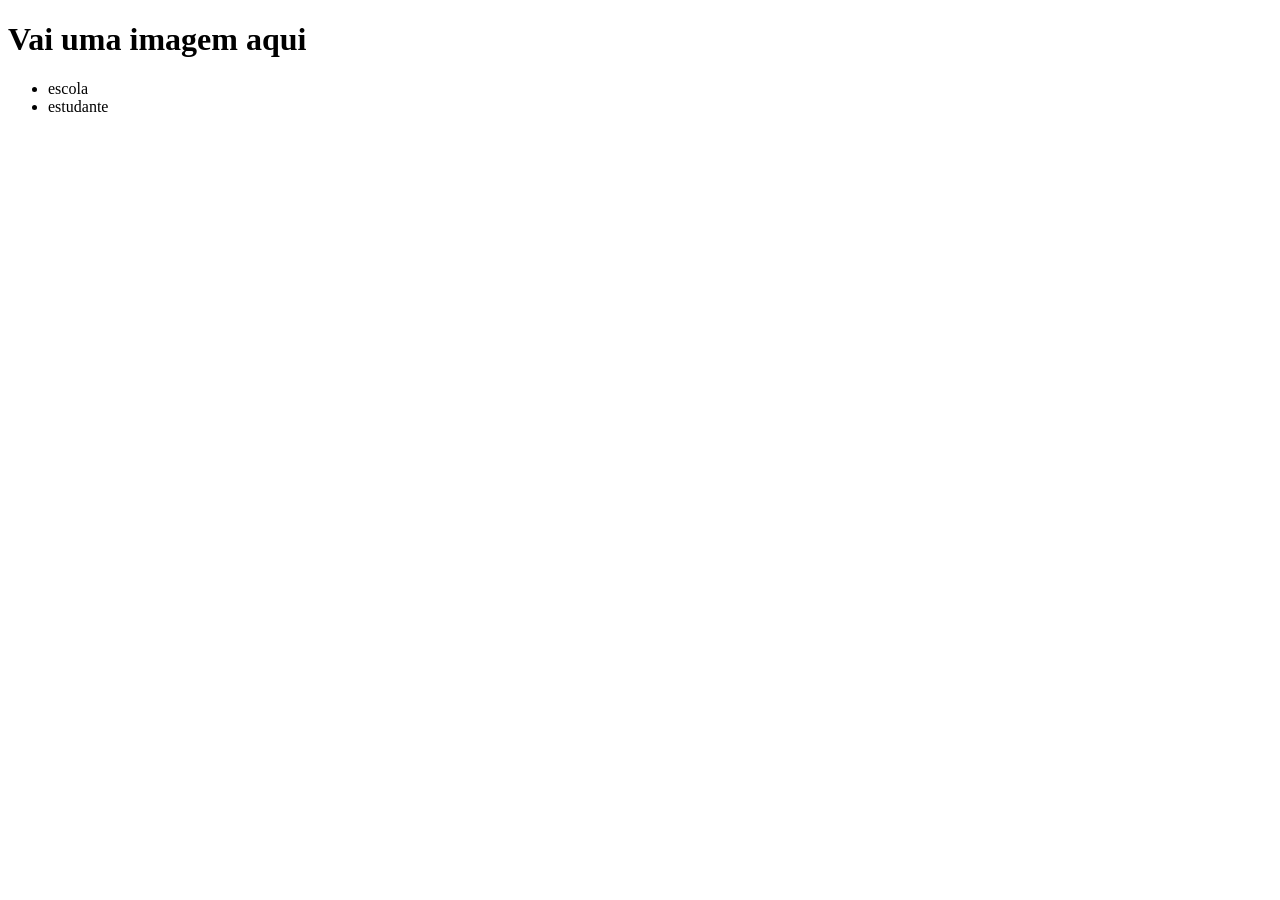
==== index.html @ c62629bc "trabalho 27/02" ====
<!DOCTYPE html>
<html lang="en">
<head>
    <meta charset="UTF-8">
    <meta http-equiv="X-UA-Compatible" content="IE=edge">
    <meta name="viewport" content="width=device-width, initial-scale=1.0">
    <title>Document</title>
</head>
<body>
    <h1>Vai uma imagem aqui</h1>

</body>
</html>
<ul> 
    <li>escola</li>
    <li>estudante</li> 


</ul>
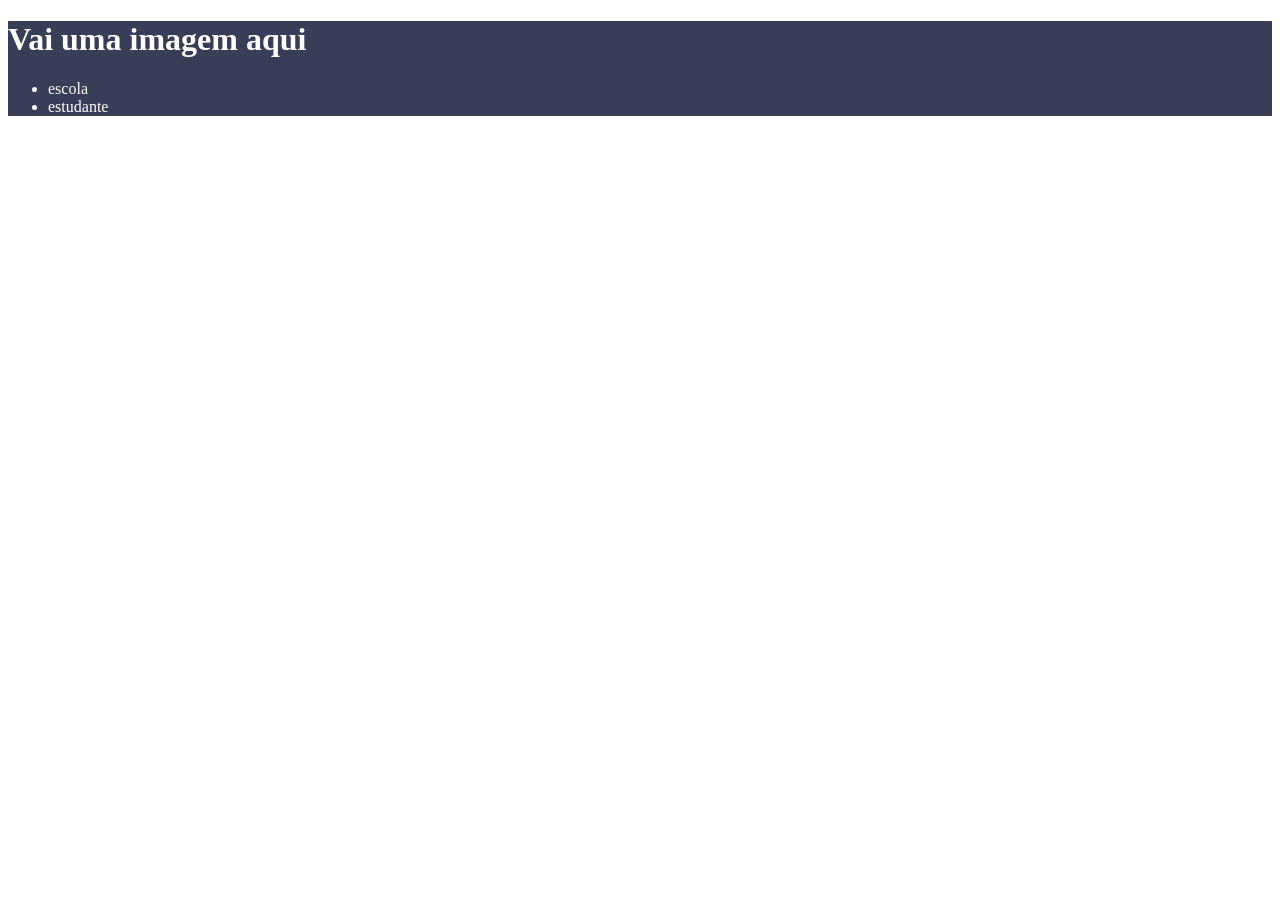
==== commit 0311729e: "AULA DE 05/03" ====
--- a/index.html
+++ b/index.html
@@ -5,15 +5,24 @@
     <meta http-equiv="X-UA-Compatible" content="IE=edge">
     <meta name="viewport" content="width=device-width, initial-scale=1.0">
     <title>Document</title>
+    <link rel="stylesheet" href="style.css"> 
 </head>
 <body>
-    <h1>Vai uma imagem aqui</h1>
+    <header>
+        <h1>Vai uma imagem aqui</h1>
 
-</body>
-</html>
-<ul> 
-    <li>escola</li>
-    <li>estudante</li> 
+    </body>
+    </html>
+    <ul> 
+        <li>escola</li>
+        <li>estudante</li> 
+    
+    
+    </ul>  
 
 
-</ul>+
+
+
+    </header>
+   
--- a/style.css
+++ b/style.css
@@ -0,0 +1,5 @@
+header{
+
+    background-color: #383D58;
+    color: white;
+    }
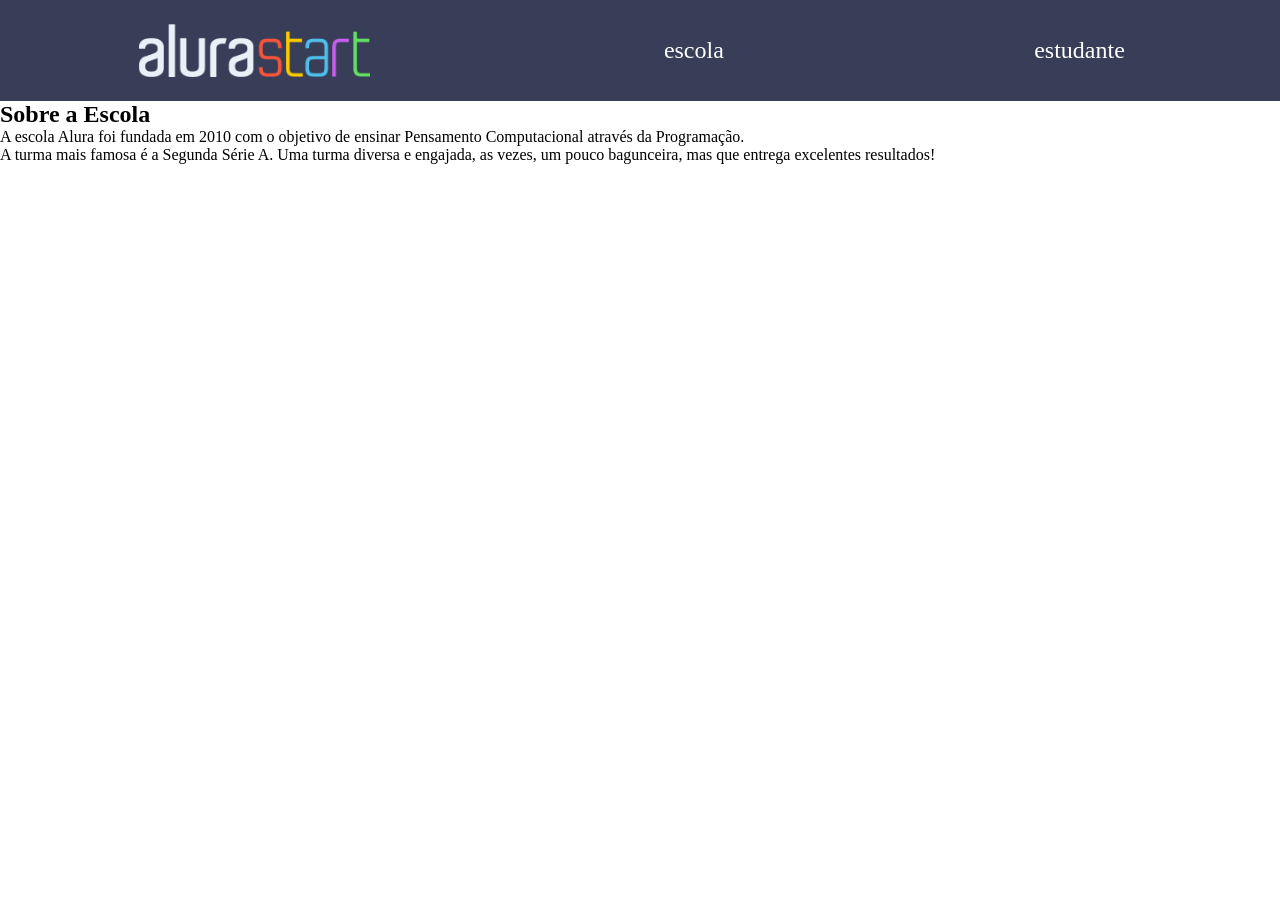
==== commit 4a13de68: "12/03" ====
--- a/index.html
+++ b/index.html
@@ -8,21 +8,25 @@
     <link rel="stylesheet" href="style.css"> 
 </head>
 <body>
-    <header>
-        <h1>Vai uma imagem aqui</h1>
+    <header class="cabeçalho">
 
-    </body>
-    </html>
-    <ul> 
-        <li>escola</li>
-        <li>estudante</li> 
-    
-    
-    </ul>  
+        <img class="cabeçalho-imagem" src="alurastart logo 1 (2).png"alt=""
 
+    <ul class="cabeçalho-lista">
 
+        <li class="cabeçalho-lista-item">escola</li>
+        <li class="cabeçalho-lista-item">estudante</li> 
+        
+  </ul>  
 
-
-
-    </header>
-   +  </header>
+  <section class="escola"> 
+    <div class="escola-div-conteudo">
+        <h2 class="escola-título"> Sobre a Escola </h2>
+        <p class="escola-texto-um"> A escola Alura foi fundada em 2010 com o objetivo de ensinar Pensamento Computacional através da Programação.  </p>
+        <p class="escola-texto-dois"> A turma mais famosa é a Segunda Série A. Uma turma diversa e engajada, as vezes, um pouco bagunceira, mas que entrega excelentes resultados! </p>
+        
+    </div>
+     </section>
+</body>
+</html>
--- a/style.css
+++ b/style.css
@@ -1,5 +1,22 @@
+*{
+    padding:0 ;
+    margin: 0;
+}
+
 header{
 
     background-color: #383D58;
     color: white;
+    display: flex;
+    justify-content: space-around;
+    align-items: center;
+    padding: 24px 0;
+    }
+    .cabeçalho-imagem{
+        width: 18%;
+    }
+    .cabeçalho-lista-item{
+        display: inline-block;
+        margin: 0 16px;
+        font-size: 24px;
     }
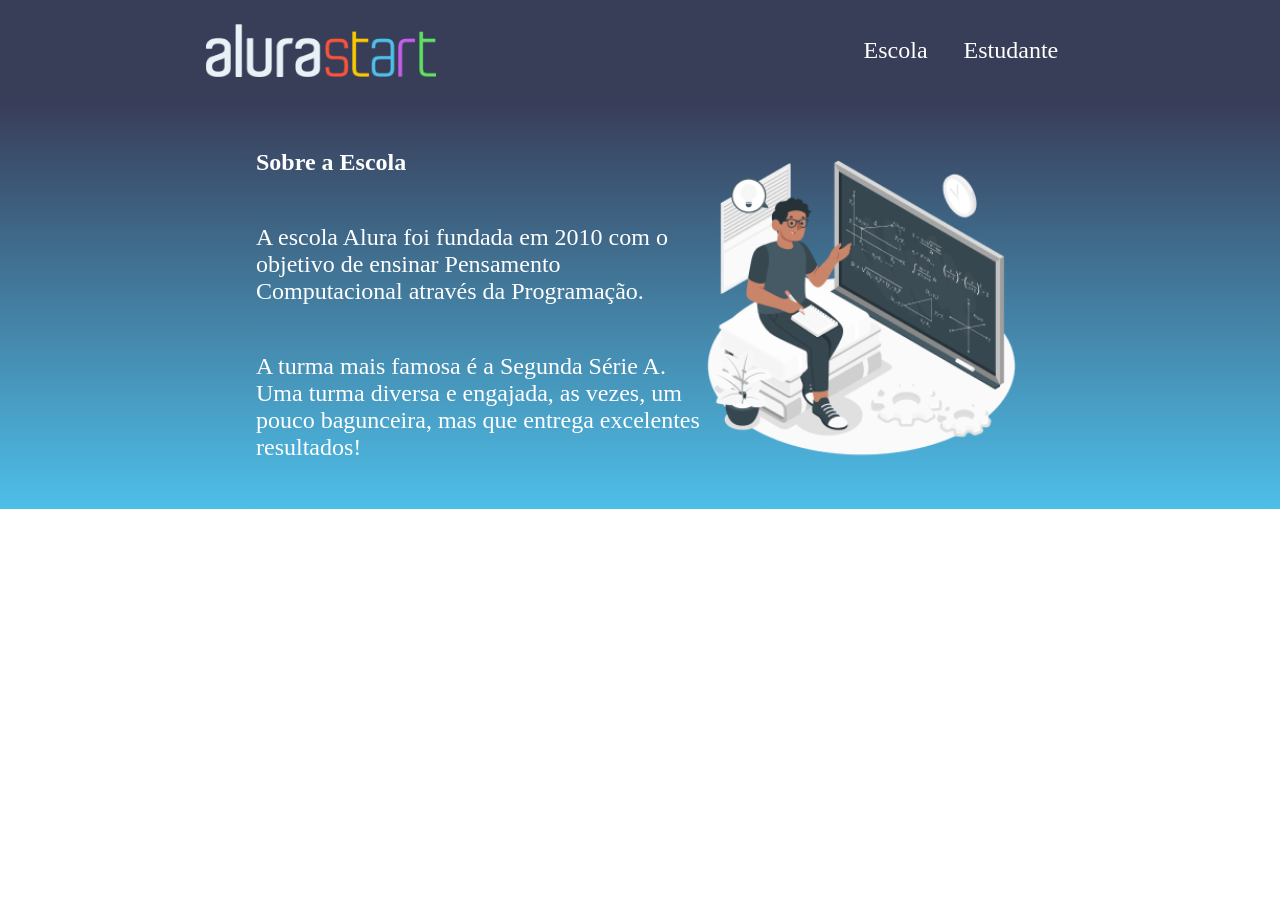
==== commit 309ea2b0: "aa" ====
--- a/index.html
+++ b/index.html
@@ -4,29 +4,30 @@
     <meta charset="UTF-8">
     <meta http-equiv="X-UA-Compatible" content="IE=edge">
     <meta name="viewport" content="width=device-width, initial-scale=1.0">
-    <title>Document</title>
+    <title>Site da turma</title>
     <link rel="stylesheet" href="style.css"> 
 </head>
 <body>
-    <header class="cabeçalho">
 
-        <img class="cabeçalho-imagem" src="alurastart logo 1 (2).png"alt=""
+<header class="cabeçalho">
 
-    <ul class="cabeçalho-lista">
+    <img class="cabeçalho-imagem" src="alurastart logo 1 (2).png" alt="">
+    <ul class="cabeçalho-lista"> 
+<li class="cabeçalho-lista-item">Escola</li>
+<li class="cabeçalho-lista-item">Estudante</li> 
 
-        <li class="cabeçalho-lista-item">escola</li>
-        <li class="cabeçalho-lista-item">estudante</li> 
-        
-  </ul>  
 
-  </header>
-  <section class="escola"> 
+ </ul>
+
+
+</header>
+   
+<section class="escola">
     <div class="escola-div-conteudo">
-        <h2 class="escola-título"> Sobre a Escola </h2>
-        <p class="escola-texto-um"> A escola Alura foi fundada em 2010 com o objetivo de ensinar Pensamento Computacional através da Programação.  </p>
-        <p class="escola-texto-dois"> A turma mais famosa é a Segunda Série A. Uma turma diversa e engajada, as vezes, um pouco bagunceira, mas que entrega excelentes resultados! </p>
-        
-    </div>
-     </section>
-</body>
-</html>+<h2 class="escola-titulo">Sobre a Escola</h2>
+<p class="escola-titulo-um"> A escola Alura foi fundada em 2010 com o objetivo de ensinar Pensamento Computacional através da Programação. </p>
+<p class="escola-titulo-dois"> A turma mais famosa é a Segunda Série A. Uma turma diversa e engajada, as vezes, um pouco bagunceira, mas que entrega excelentes resultados! </p>
+
+</div>
+<img class="escola-imagem" src="Formula-amico 1.png" alt="">
+</section>
--- a/style.css
+++ b/style.css
@@ -1,8 +1,7 @@
 *{
-    padding:0 ;
+    padding: 0;
     margin: 0;
 }
-
 header{
 
     background-color: #383D58;
@@ -11,12 +10,43 @@
     justify-content: space-around;
     align-items: center;
     padding: 24px 0;
-    }
+}
+
     .cabeçalho-imagem{
         width: 18%;
-    }
-    .cabeçalho-lista-item{
-        display: inline-block;
-        margin: 0 16px;
-        font-size: 24px;
-    }+ }
+
+ .cabeçalho-lista-item{
+    display: inline-block;
+    margin: 0 16px;
+    font-size: 24px;
+ }
+
+ .escola-imagem{
+width: 25%;
+ }
+
+ .escola{
+    background-image: linear-gradient(#383D58,#4EBFE9);
+color: white;
+display: flex;
+justify-content: center;
+align-items: center;
+padding: 24px 0;
+ }
+
+ .escola-div-conteudo{
+    width: 35%;
+ }
+
+ .escola-titulo{
+    padding: 24px 0;
+ }
+ .escola-titulo-um{
+    padding: 24px 0;
+    font-size: 24px;
+ }
+ .escola-titulo-dois{
+    padding: 24px 0;
+    font-size: 24px;
+ }
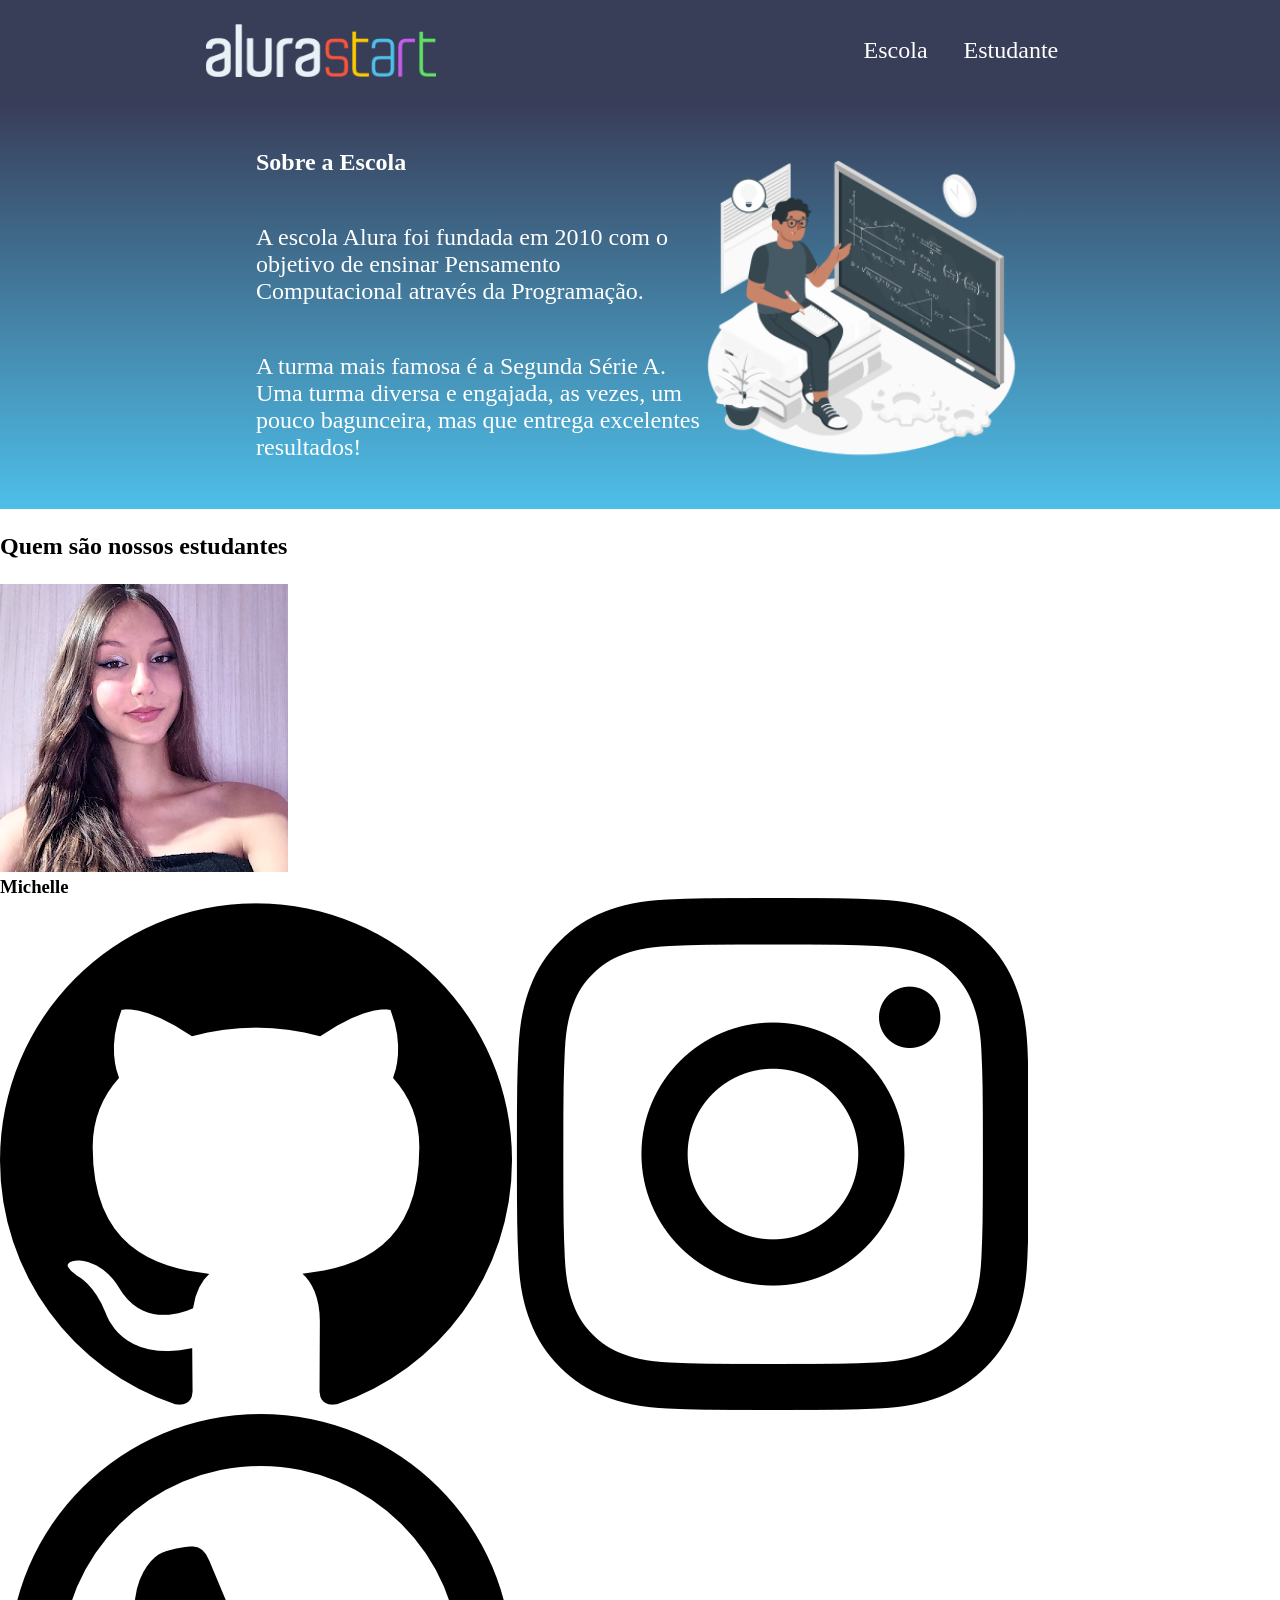
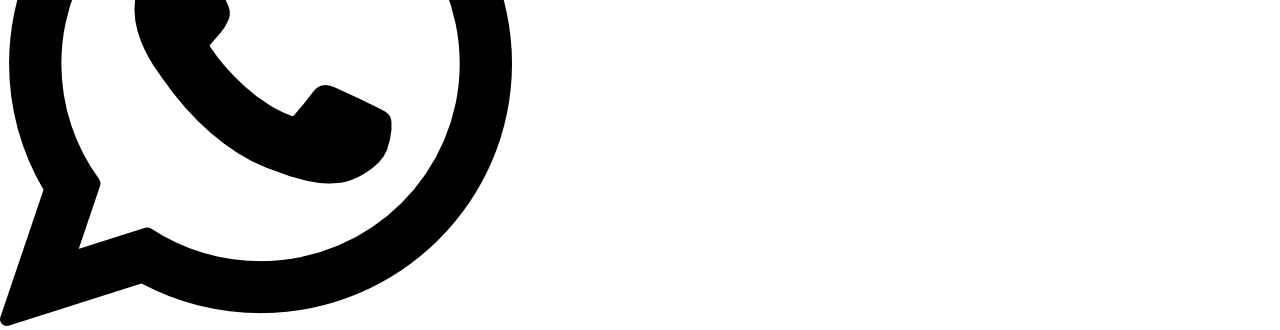
==== commit 17d9be1b: "16/04" ====
--- a/index.html
+++ b/index.html
@@ -31,3 +31,20 @@
 </div>
 <img class="escola-imagem" src="Formula-amico 1.png" alt="">
 </section>
+
+<section>
+    <h2 class="escola-titulo"> Quem são nossos estudantes</h2>
+    <div class="estudante-todos">
+
+        <div class="estudante-div">
+        <img class="estudante-imagem" src="michelle.png" alt="Foto da Michelle">
+        <h3 class="estudante-nome">Michelle</h3>
+        <img class="estudante-icone" src="github.png" alt="">
+        <img class="estudante-icone" src="instagram.png" alt="">
+        <img class="estudante-icone" src="whatsapp.png" alt="">
+    </div>
+</div>
+  
+
+
+</section>
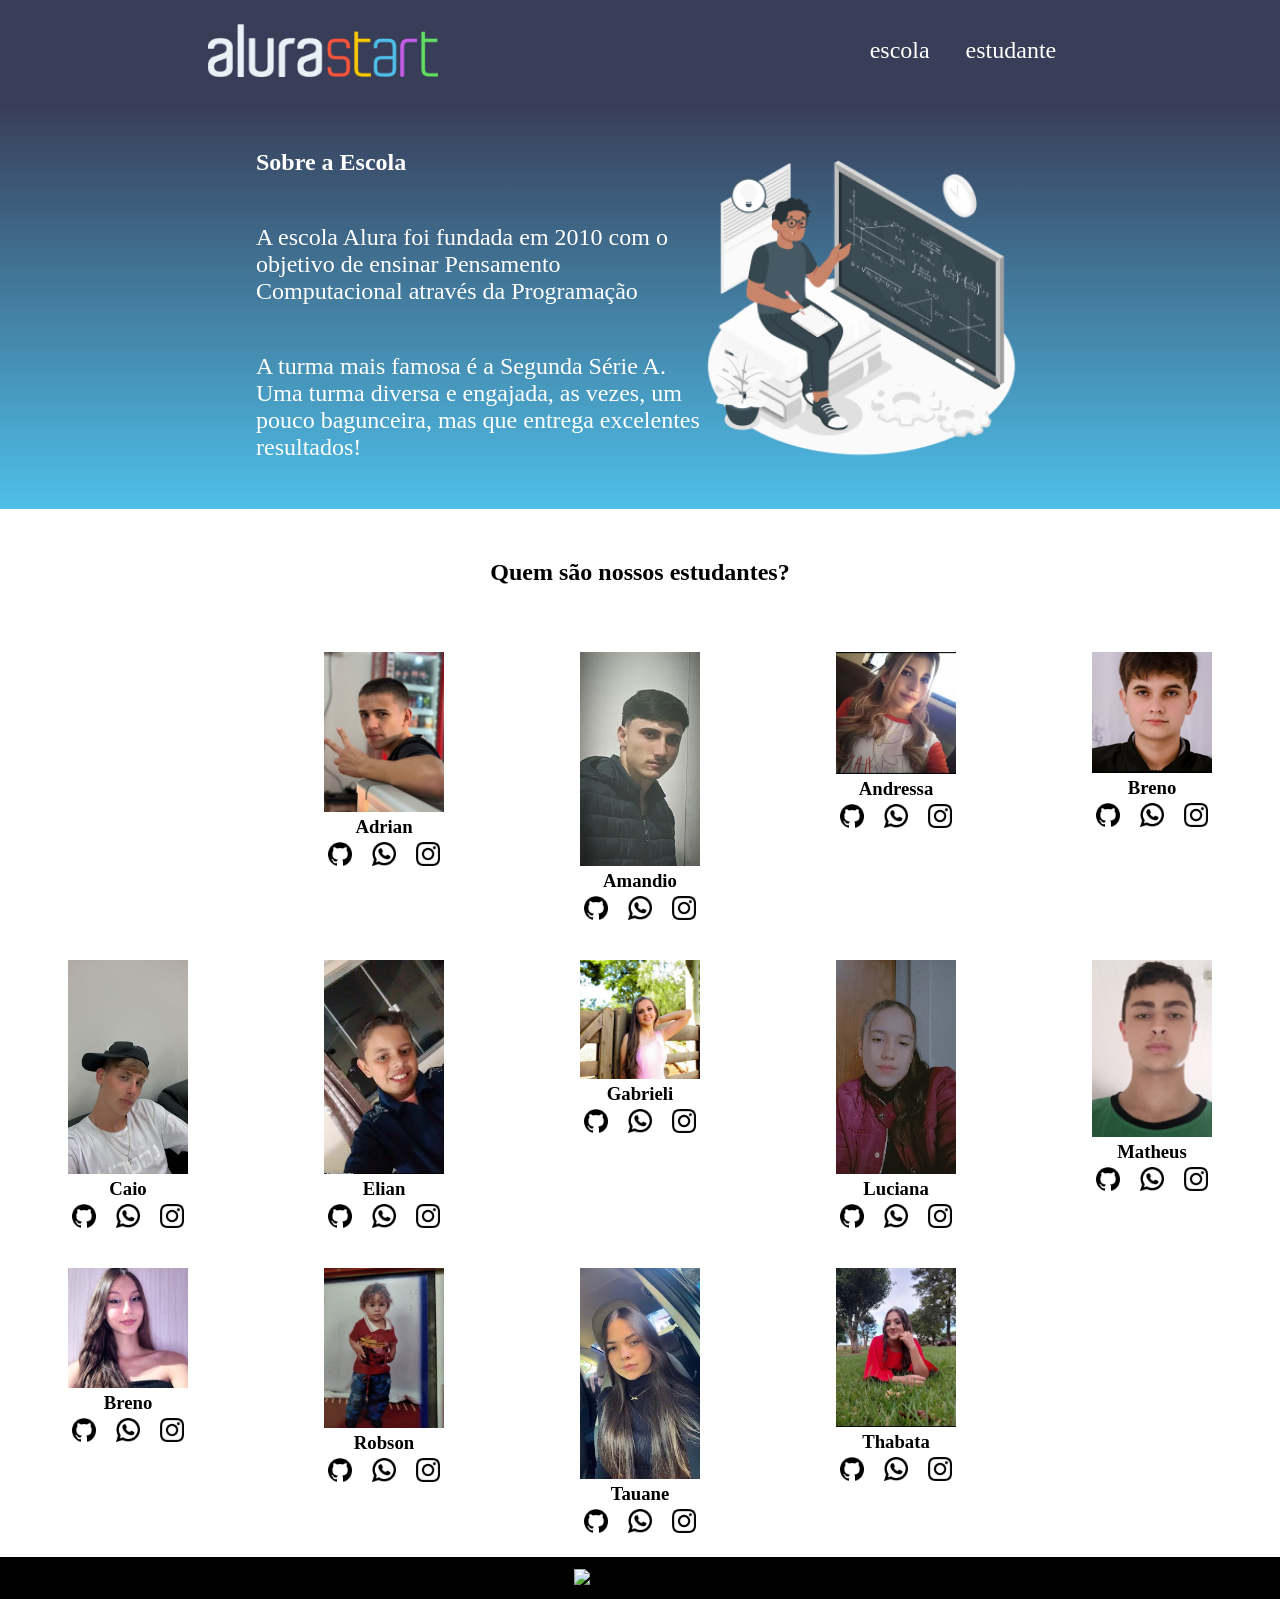
==== commit 6f5f5032: "seção estudante" ====
--- a/index.html
+++ b/index.html
@@ -13,8 +13,8 @@
 
     <img class="cabeçalho-imagem" src="alurastart logo 1 (2).png" alt="">
     <ul class="cabeçalho-lista"> 
-<li class="cabeçalho-lista-item">Escola</li>
-<li class="cabeçalho-lista-item">Estudante</li> 
+<li class="cabeçalho-lista-item">escola</li>
+<li class="cabeçalho-lista-item">estudante</li> 
 
 
  </ul>
@@ -25,26 +25,171 @@
 <section class="escola">
     <div class="escola-div-conteudo">
 <h2 class="escola-titulo">Sobre a Escola</h2>
-<p class="escola-titulo-um"> A escola Alura foi fundada em 2010 com o objetivo de ensinar Pensamento Computacional através da Programação. </p>
+<p class="escola-titulo-um"> A escola Alura foi fundada em 2010 com o objetivo de ensinar Pensamento Computacional através da Programação </p>
 <p class="escola-titulo-dois"> A turma mais famosa é a Segunda Série A. Uma turma diversa e engajada, as vezes, um pouco bagunceira, mas que entrega excelentes resultados! </p>
 
 </div>
+
 <img class="escola-imagem" src="Formula-amico 1.png" alt="">
+
 </section>
 
-<section>
-    <h2 class="escola-titulo"> Quem são nossos estudantes</h2>
+
+<section id="estudante">
+    <h2 class="estudante-titulo">Quem são nossos estudantes?</h2>
     <div class="estudante-todos">
+        <span></span>
+        <div class="estudante-div">
+            <img class="estudante-imagem" src="adrian.jpg" alt="Foto do Adrian">
+            <h3 class="estudante-nome">Adrian</h3>
+            <a href="(link do adrian)"><img class="estudante-icone" src="github.png"
+                    alt="icone github"></a>
+            <a href=" (link do adrian) "><img class="estudante-icone" src="whatsapp.png"
+                    alt="icone whatsapp"></a>
+            <a href="(link do adrian)"><img class="estudante-icone" src="instagram.png"
+                    alt="icone instagram"></a>
+        </div>
+
+         <div class="estudante-div">
+            <img class="estudante-imagem" src="amandio.jpg" alt="Foto do Amandio">
+            <h3 class="estudante-nome">Amandio</h3>
+            <a href="(link do adrian)"><img class="estudante-icone" src="github.png"
+                    alt="icone github"></a>
+            <a href=" (link do adrian) "><img class="estudante-icone" src="whatsapp.png"
+                    alt="icone whatsapp"></a>
+            <a href="(link do adrian)"><img class="estudante-icone" src="instagram.png"
+                    alt="icone instagram"></a>
+        </div>
 
         <div class="estudante-div">
-        <img class="estudante-imagem" src="michelle.png" alt="Foto da Michelle">
-        <h3 class="estudante-nome">Michelle</h3>
-        <img class="estudante-icone" src="github.png" alt="">
-        <img class="estudante-icone" src="instagram.png" alt="">
-        <img class="estudante-icone" src="whatsapp.png" alt="">
+            <img class="estudante-imagem" src="andressa.jpg" alt="Foto da Andressa">
+            <h3 class="estudante-nome">Andressa</h3>
+            <a href="(link do adrian)"><img class="estudante-icone" src="github.png"
+                    alt="icone github"></a>
+            <a href=" (link do adrian) "><img class="estudante-icone" src="whatsapp.png"
+                    alt="icone whatsapp"></a>
+            <a href="(link do adrian)"><img class="estudante-icone" src="instagram.png"
+                    alt="icone instagram"></a>
+        </div>
+
+        <div class="estudante-div">
+            <img class="estudante-imagem" src="bren.jpg" alt="Foto do Breno">
+            <h3 class="estudante-nome">Breno</h3>
+            <a href="(link do adrian)"><img class="estudante-icone" src="github.png"
+                    alt="icone github"></a>
+            <a href=" (link do adrian) "><img class="estudante-icone" src="whatsapp.png"
+                    alt="icone whatsapp"></a>
+            <a href="(link do adrian)"><img class="estudante-icone" src="instagram.png"
+                    alt="icone instagram"></a>
+        </div>
+
+        <div class="estudante-div">
+            <img class="estudante-imagem" src="caio.jpg" alt="Foto do Caio">
+            <h3 class="estudante-nome">Caio</h3>
+            <a href="(link do adrian)"><img class="estudante-icone" src="github.png"
+                    alt="icone github"></a>
+            <a href=" (link do adrian) "><img class="estudante-icone" src="whatsapp.png"
+                    alt="icone whatsapp"></a>
+            <a href="(link do adrian)"><img class="estudante-icone" src="instagram.png"
+                    alt="icone instagram"></a>
+        </div>
+
+        <div class="estudante-div">
+            <img class="estudante-imagem" src="elian.jpg" alt="Foto do Elian">
+            <h3 class="estudante-nome">Elian</h3>
+            <a href="(link do adrian)"><img class="estudante-icone" src="github.png"
+                    alt="icone github"></a>
+            <a href=" (link do adrian) "><img class="estudante-icone" src="whatsapp.png"
+                    alt="icone whatsapp"></a>
+            <a href="(link do adrian)"><img class="estudante-icone" src="instagram.png"
+                    alt="icone instagram"></a>
+        </div>
+
+        <div class="estudante-div">
+            <img class="estudante-imagem" src="gabi.jpg" alt="Foto da Gabrieli">
+            <h3 class="estudante-nome">Gabrieli</h3>
+            <a href="(link do adrian)"><img class="estudante-icone" src="github.png"
+                    alt="icone github"></a>
+            <a href=" (link do adrian) "><img class="estudante-icone" src="whatsapp.png"
+                    alt="icone whatsapp"></a>
+            <a href="(link do adrian)"><img class="estudante-icone" src="instagram.png"
+                    alt="icone instagram"></a>
+        </div>
+
+         <div class="estudante-div">
+            <img class="estudante-imagem" src="lu.jpg" alt="Foto da Luciana">
+            <h3 class="estudante-nome">Luciana</h3>
+            <a href="(link do adrian)"><img class="estudante-icone" src="github.png"
+                    alt="icone github"></a>
+            <a href=" (link do adrian) "><img class="estudante-icone" src="whatsapp.png"
+                    alt="icone whatsapp"></a>
+            <a href="(link do adrian)"><img class="estudante-icone" src="instagram.png"
+                    alt="icone instagram"></a>
+        </div>
+
+        <div class="estudante-div">
+            <img class="estudante-imagem" src="matheus.jpg" alt="Foto do Matheus">
+            <h3 class="estudante-nome">Matheus</h3>
+            <a href="(link do adrian)"><img class="estudante-icone" src="github.png"
+                    alt="icone github"></a>
+            <a href=" (link do adrian) "><img class="estudante-icone" src="whatsapp.png"
+                    alt="icone whatsapp"></a>
+            <a href="(link do adrian)"><img class="estudante-icone" src="instagram.png"
+                    alt="icone instagram"></a>
+        </div>
+
+        <div class="estudante-div">
+            <img class="estudante-imagem" src="michelle.png" alt="Foto da Michelle">
+            <h3 class="estudante-nome">Breno</h3>
+            <a href="(link do adrian)"><img class="estudante-icone" src="github.png"
+                    alt="icone github"></a>
+            <a href=" (link do adrian) "><img class="estudante-icone" src="whatsapp.png"
+                    alt="icone whatsapp"></a>
+            <a href="(link do adrian)"><img class="estudante-icone" src="instagram.png"
+                    alt="icone instagram"></a>
+        </div>
+
+        <div class="estudante-div">
+            <img class="estudante-imagem" src="robson.jpg" alt="Foto do Robson">
+            <h3 class="estudante-nome">Robson</h3>
+            <a href="(link do adrian)"><img class="estudante-icone" src="github.png"
+                    alt="icone github"></a>
+            <a href=" (link do adrian) "><img class="estudante-icone" src="whatsapp.png"
+                    alt="icone whatsapp"></a>
+            <a href="(link do adrian)"><img class="estudante-icone" src="instagram.png"
+                    alt="icone instagram"></a>
+        </div>
+
+        <div class="estudante-div">
+            <img class="estudante-imagem" src="tau.jpg" alt="Foto da Tauane">
+            <h3 class="estudante-nome">Tauane</h3>
+            <a href="(link do adrian)"><img class="estudante-icone" src="github.png"
+                    alt="icone github"></a>
+            <a href=" (link do adrian) "><img class="estudante-icone" src="whatsapp.png"
+                    alt="icone whatsapp"></a>
+            <a href="(link do adrian)"><img class="estudante-icone" src="instagram.png"
+                    alt="icone instagram"></a>
+        </div>
+
+        <div class="estudante-div">
+            <img class="estudante-imagem" src="thabata.jpg" alt="Foto da Thabata">
+            <h3 class="estudante-nome">Thabata</h3>
+            <a href="(link do adrian)"><img class="estudante-icone" src="github.png"
+                    alt="icone github"></a>
+            <a href=" (link do adrian) "><img class="estudante-icone" src="whatsapp.png"
+                    alt="icone whatsapp"></a>
+            <a href="(link do adrian)"><img class="estudante-icone" src="instagram.png"
+                    alt="icone instagram"></a>
+        </div>
+
+        
+
     </div>
-</div>
-  
+</section>
 
+<footer class="rodape">
+    <img class="rodape-imagem" src="alurastart logo.png" alt="logo da alura start">
+</footer>
+</body>
 
-</section>+</html>
--- a/style.css
+++ b/style.css
@@ -49,4 +49,43 @@
  .escola-titulo-dois{
     padding: 24px 0;
     font-size: 24px;
- }+ }
+ .estudante{
+   padding: 24px 0;
+}
+
+
+.estudante-imagem{
+   width: 120px;
+}
+
+.estudante-icone{
+   width: 24px;
+   padding: 4px 8px;
+}
+
+.estudante-div{
+   text-align: center;
+   padding: 16px 0;
+}
+
+.estudante-titulo{
+   text-align: center;
+   padding: 50px 0;
+}
+
+.estudante-todos{
+   display: grid;
+   grid-template-columns: 20% 20% 20% 20% 20%;
+}
+
+.rodape{
+   background-color: black;
+   text-align: center;
+}
+
+.rodape-imagem{
+   height: 60px;
+   padding: 12px 0;
+  
+}
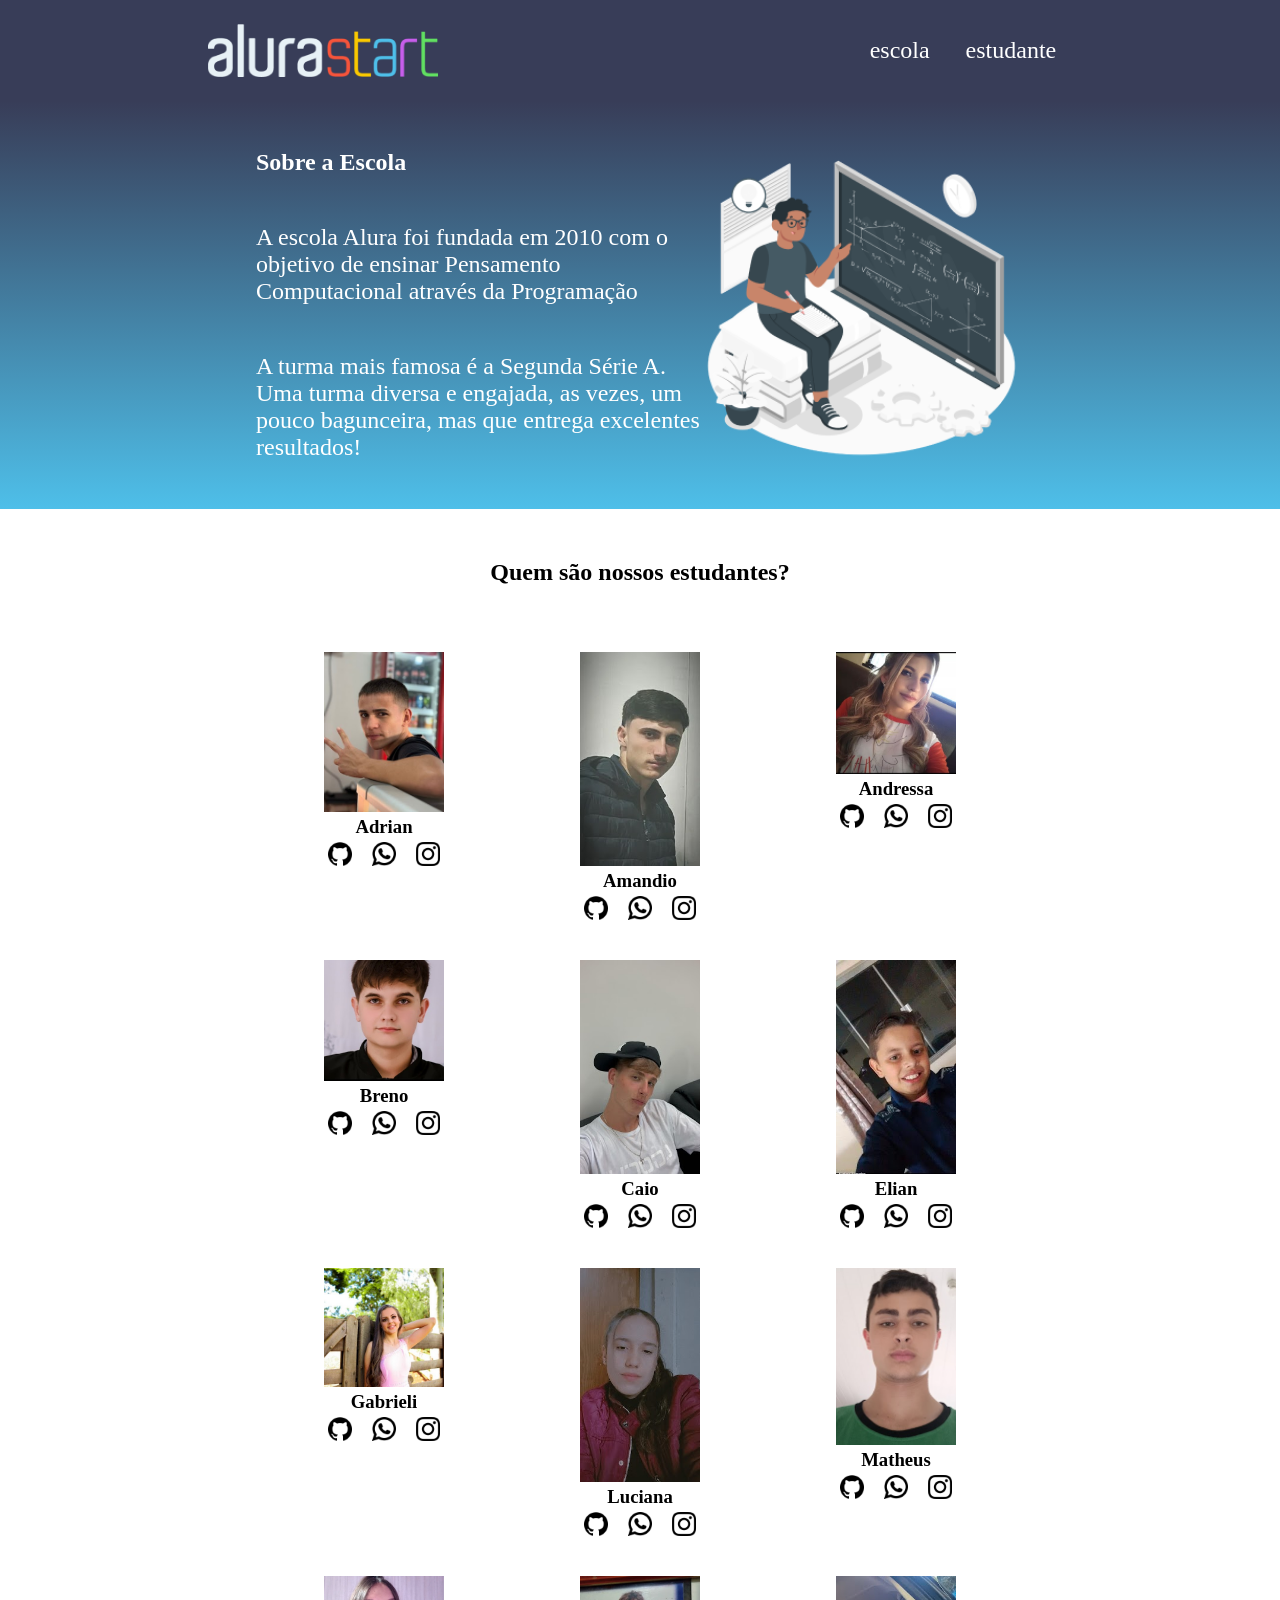
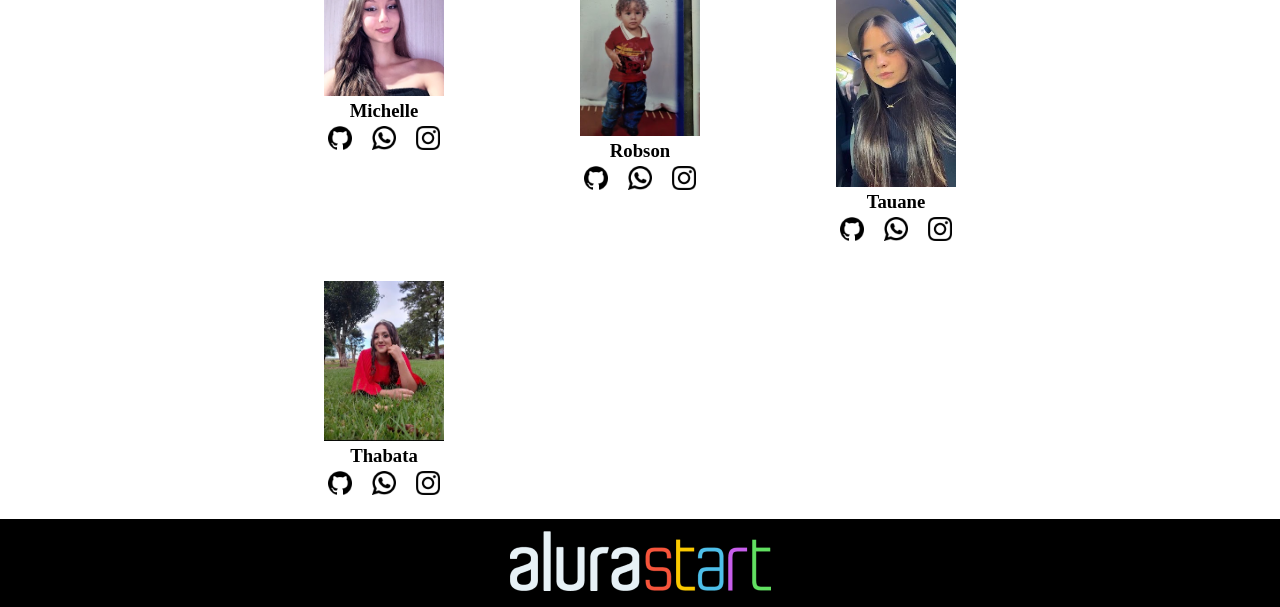
==== commit 74698dd7: "Add files via upload Trabalho concluído com sucesso" ====
--- a/index.html
+++ b/index.html
@@ -71,7 +71,8 @@
             <a href="(link do adrian)"><img class="estudante-icone" src="instagram.png"
                     alt="icone instagram"></a>
         </div>
-
+<section> </section>
+<section></section>
         <div class="estudante-div">
             <img class="estudante-imagem" src="bren.jpg" alt="Foto do Breno">
             <h3 class="estudante-nome">Breno</h3>
@@ -104,7 +105,8 @@
             <a href="(link do adrian)"><img class="estudante-icone" src="instagram.png"
                     alt="icone instagram"></a>
         </div>
-
+<section></section>
+<section></section>
         <div class="estudante-div">
             <img class="estudante-imagem" src="gabi.jpg" alt="Foto da Gabrieli">
             <h3 class="estudante-nome">Gabrieli</h3>
@@ -137,10 +139,11 @@
             <a href="(link do adrian)"><img class="estudante-icone" src="instagram.png"
                     alt="icone instagram"></a>
         </div>
-
+<section></section>
+<section></section>
         <div class="estudante-div">
             <img class="estudante-imagem" src="michelle.png" alt="Foto da Michelle">
-            <h3 class="estudante-nome">Breno</h3>
+            <h3 class="estudante-nome">Michelle</h3>
             <a href="(link do adrian)"><img class="estudante-icone" src="github.png"
                     alt="icone github"></a>
             <a href=" (link do adrian) "><img class="estudante-icone" src="whatsapp.png"
@@ -170,7 +173,8 @@
             <a href="(link do adrian)"><img class="estudante-icone" src="instagram.png"
                     alt="icone instagram"></a>
         </div>
-
+<section></section>
+<section></section>
         <div class="estudante-div">
             <img class="estudante-imagem" src="thabata.jpg" alt="Foto da Thabata">
             <h3 class="estudante-nome">Thabata</h3>
@@ -188,7 +192,7 @@
 </section>
 
 <footer class="rodape">
-    <img class="rodape-imagem" src="alurastart logo.png" alt="logo da alura start">
+    <img class="rodape-imagem" src="alurastart logo 1 (2).png" alt="logo da alura start">
 </footer>
 </body>
 
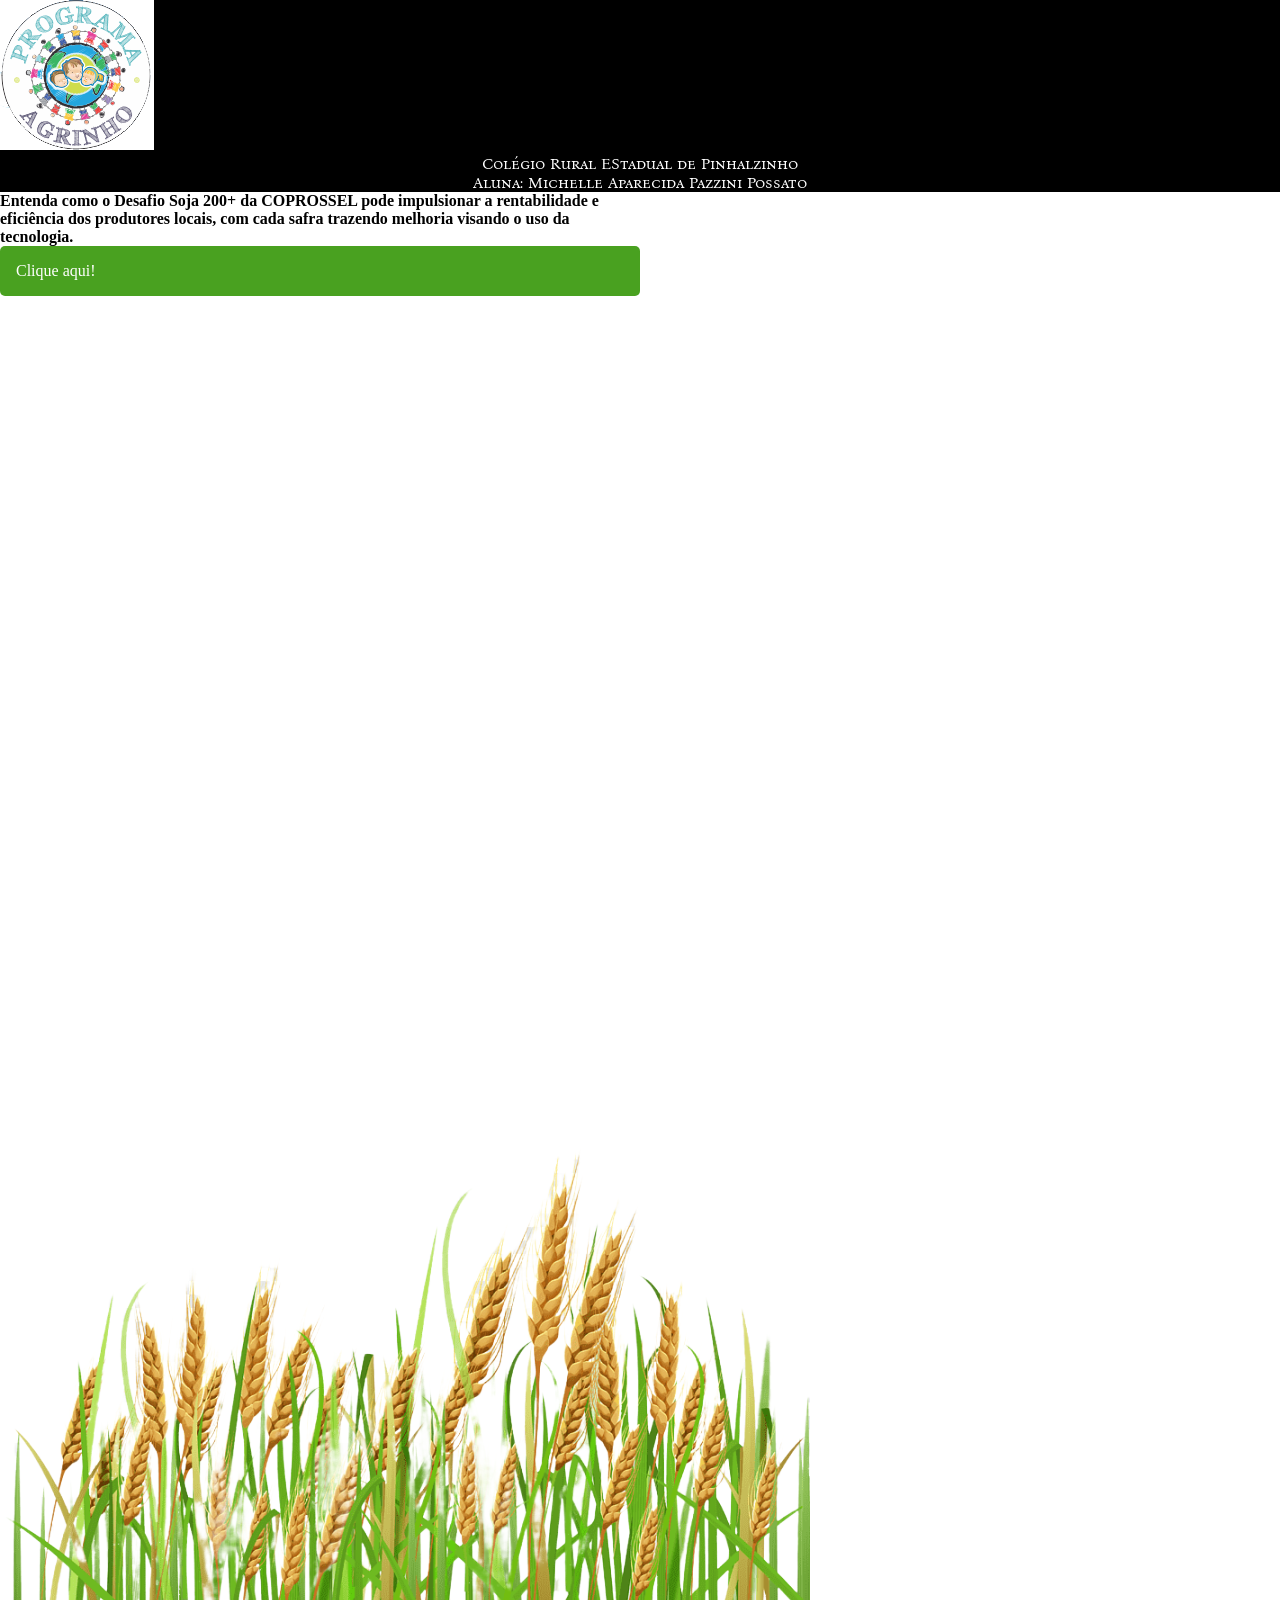
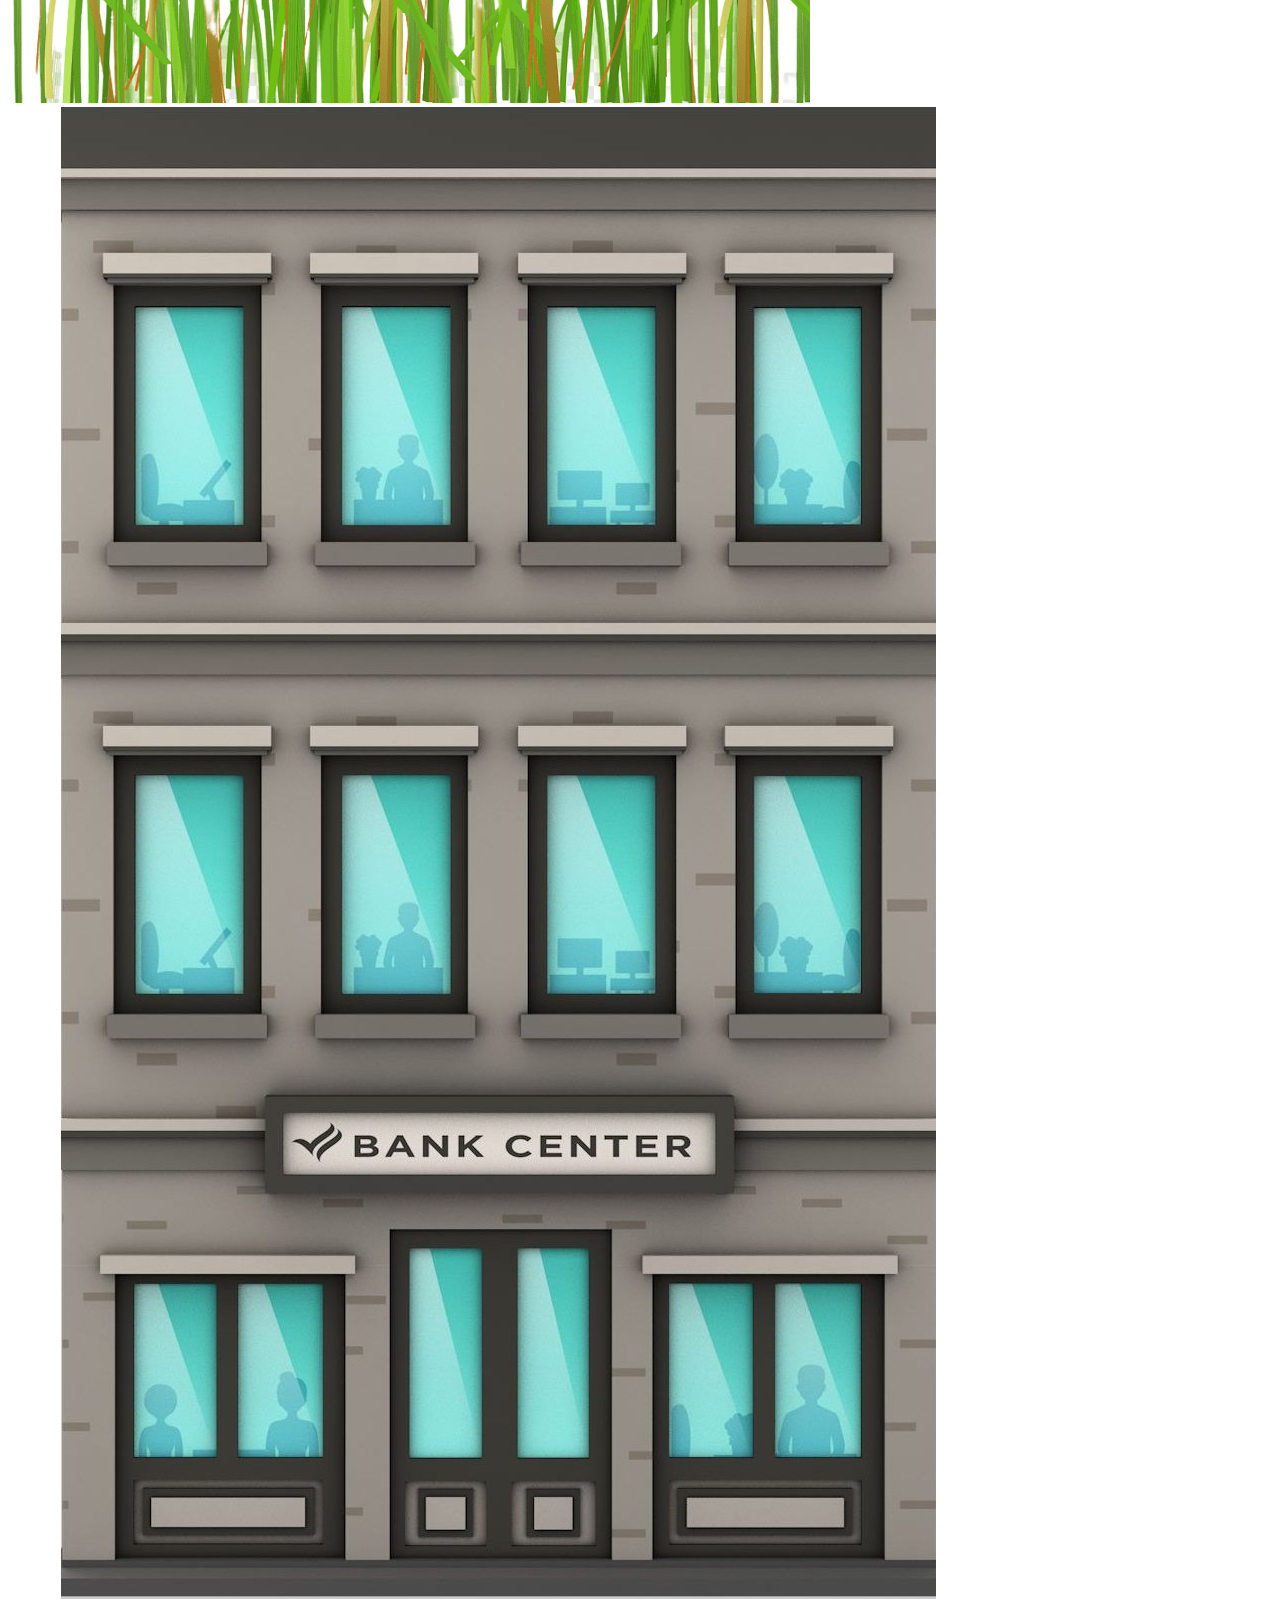
==== commit 4c267563: "02/07" ====
--- a/index.html
+++ b/index.html
@@ -1,199 +1,59 @@
 <!DOCTYPE html>
 <html lang="en">
+
 <head>
     <meta charset="UTF-8">
     <meta http-equiv="X-UA-Compatible" content="IE=edge">
     <meta name="viewport" content="width=device-width, initial-scale=1.0">
-    <title>Site da turma</title>
-    <link rel="stylesheet" href="style.css"> 
+    <title>Projeto Agrinho</title>
+    <link rel="stylesheet" href="style.css">
+    <link rel="preconnect" href="https://fonts.googleapis.com">
+    <link rel="preconnect" href="https://fonts.gstatic.com" crossorigin>
+    <link href="https://fonts.googleapis.com/css2?family=Bona+Nova+SC:ital,wght@0,400;0,700;1,400&display=swap"
+        rel="stylesheet">
+
 </head>
+
 <body>
 
-<header class="cabeçalho">
+    <header class="cabeçalho">
+        <img class="cabeçalho-imagem" src="agrinho_icone.png" alt="ícone agrinho">
+        <p class="cabeçalho-titulo">Colégio Rural EStadual de Pinhalzinho</p>
+        <p class="cabeçalho-titulo">Aluna: Michelle Aparecida Pazzini Possato</p>
+        </ul>
+    </header>
 
-    <img class="cabeçalho-imagem" src="alurastart logo 1 (2).png" alt="">
-    <ul class="cabeçalho-lista"> 
-<li class="cabeçalho-lista-item">escola</li>
-<li class="cabeçalho-lista-item">estudante</li> 
+    
+    <section class="principal container">
+        <div class="container-caixa">
 
+            <h1 class="container-titulo">Entenda como o Desafio Soja 200+ da COPROSSEL pode impulsionar a rentabilidade
+                e eficiência dos produtores locais, com cada safra trazendo melhoria visando o uso da tecnologia. </h1>
+            <a href="https://www.coprossel.com.br/noticias/1943" class="container-botao">Clique aqui!</a>
+  </div>
+    </section>
 
- </ul>
+<section id="imagens">
+        <div class="imagens-todos">
+            
+            <div class="imagens-div">
+                <img class="imagens-imagem-um" src="plant (1).png" alt="imagem das plantas"> 
+            </section>
 
+                <div>
+                    <section id="imagens">
+                        <div class="imagens-todos">
+                            <span></span>
+                            <div class="imagens-div">
+                                <img class="imagens-imagem-dois" src="pred.jpg" alt="imagem dos predios">
+                            </div>
+                        </section>
+                    
+                   
+                </header>  
 
-</header>
-   
-<section class="escola">
-    <div class="escola-div-conteudo">
-<h2 class="escola-titulo">Sobre a Escola</h2>
-<p class="escola-titulo-um"> A escola Alura foi fundada em 2010 com o objetivo de ensinar Pensamento Computacional através da Programação </p>
-<p class="escola-titulo-dois"> A turma mais famosa é a Segunda Série A. Uma turma diversa e engajada, as vezes, um pouco bagunceira, mas que entrega excelentes resultados! </p>
-
-</div>
-
-<img class="escola-imagem" src="Formula-amico 1.png" alt="">
-
-</section>
-
-
-<section id="estudante">
-    <h2 class="estudante-titulo">Quem são nossos estudantes?</h2>
-    <div class="estudante-todos">
-        <span></span>
-        <div class="estudante-div">
-            <img class="estudante-imagem" src="adrian.jpg" alt="Foto do Adrian">
-            <h3 class="estudante-nome">Adrian</h3>
-            <a href="(link do adrian)"><img class="estudante-icone" src="github.png"
-                    alt="icone github"></a>
-            <a href=" (link do adrian) "><img class="estudante-icone" src="whatsapp.png"
-                    alt="icone whatsapp"></a>
-            <a href="(link do adrian)"><img class="estudante-icone" src="instagram.png"
-                    alt="icone instagram"></a>
-        </div>
-
-         <div class="estudante-div">
-            <img class="estudante-imagem" src="amandio.jpg" alt="Foto do Amandio">
-            <h3 class="estudante-nome">Amandio</h3>
-            <a href="(link do adrian)"><img class="estudante-icone" src="github.png"
-                    alt="icone github"></a>
-            <a href=" (link do adrian) "><img class="estudante-icone" src="whatsapp.png"
-                    alt="icone whatsapp"></a>
-            <a href="(link do adrian)"><img class="estudante-icone" src="instagram.png"
-                    alt="icone instagram"></a>
-        </div>
-
-        <div class="estudante-div">
-            <img class="estudante-imagem" src="andressa.jpg" alt="Foto da Andressa">
-            <h3 class="estudante-nome">Andressa</h3>
-            <a href="(link do adrian)"><img class="estudante-icone" src="github.png"
-                    alt="icone github"></a>
-            <a href=" (link do adrian) "><img class="estudante-icone" src="whatsapp.png"
-                    alt="icone whatsapp"></a>
-            <a href="(link do adrian)"><img class="estudante-icone" src="instagram.png"
-                    alt="icone instagram"></a>
-        </div>
-<section> </section>
-<section></section>
-        <div class="estudante-div">
-            <img class="estudante-imagem" src="bren.jpg" alt="Foto do Breno">
-            <h3 class="estudante-nome">Breno</h3>
-            <a href="(link do adrian)"><img class="estudante-icone" src="github.png"
-                    alt="icone github"></a>
-            <a href=" (link do adrian) "><img class="estudante-icone" src="whatsapp.png"
-                    alt="icone whatsapp"></a>
-            <a href="(link do adrian)"><img class="estudante-icone" src="instagram.png"
-                    alt="icone instagram"></a>
-        </div>
-
-        <div class="estudante-div">
-            <img class="estudante-imagem" src="caio.jpg" alt="Foto do Caio">
-            <h3 class="estudante-nome">Caio</h3>
-            <a href="(link do adrian)"><img class="estudante-icone" src="github.png"
-                    alt="icone github"></a>
-            <a href=" (link do adrian) "><img class="estudante-icone" src="whatsapp.png"
-                    alt="icone whatsapp"></a>
-            <a href="(link do adrian)"><img class="estudante-icone" src="instagram.png"
-                    alt="icone instagram"></a>
-        </div>
-
-        <div class="estudante-div">
-            <img class="estudante-imagem" src="elian.jpg" alt="Foto do Elian">
-            <h3 class="estudante-nome">Elian</h3>
-            <a href="(link do adrian)"><img class="estudante-icone" src="github.png"
-                    alt="icone github"></a>
-            <a href=" (link do adrian) "><img class="estudante-icone" src="whatsapp.png"
-                    alt="icone whatsapp"></a>
-            <a href="(link do adrian)"><img class="estudante-icone" src="instagram.png"
-                    alt="icone instagram"></a>
-        </div>
-<section></section>
-<section></section>
-        <div class="estudante-div">
-            <img class="estudante-imagem" src="gabi.jpg" alt="Foto da Gabrieli">
-            <h3 class="estudante-nome">Gabrieli</h3>
-            <a href="(link do adrian)"><img class="estudante-icone" src="github.png"
-                    alt="icone github"></a>
-            <a href=" (link do adrian) "><img class="estudante-icone" src="whatsapp.png"
-                    alt="icone whatsapp"></a>
-            <a href="(link do adrian)"><img class="estudante-icone" src="instagram.png"
-                    alt="icone instagram"></a>
-        </div>
-
-         <div class="estudante-div">
-            <img class="estudante-imagem" src="lu.jpg" alt="Foto da Luciana">
-            <h3 class="estudante-nome">Luciana</h3>
-            <a href="(link do adrian)"><img class="estudante-icone" src="github.png"
-                    alt="icone github"></a>
-            <a href=" (link do adrian) "><img class="estudante-icone" src="whatsapp.png"
-                    alt="icone whatsapp"></a>
-            <a href="(link do adrian)"><img class="estudante-icone" src="instagram.png"
-                    alt="icone instagram"></a>
-        </div>
-
-        <div class="estudante-div">
-            <img class="estudante-imagem" src="matheus.jpg" alt="Foto do Matheus">
-            <h3 class="estudante-nome">Matheus</h3>
-            <a href="(link do adrian)"><img class="estudante-icone" src="github.png"
-                    alt="icone github"></a>
-            <a href=" (link do adrian) "><img class="estudante-icone" src="whatsapp.png"
-                    alt="icone whatsapp"></a>
-            <a href="(link do adrian)"><img class="estudante-icone" src="instagram.png"
-                    alt="icone instagram"></a>
-        </div>
-<section></section>
-<section></section>
-        <div class="estudante-div">
-            <img class="estudante-imagem" src="michelle.png" alt="Foto da Michelle">
-            <h3 class="estudante-nome">Michelle</h3>
-            <a href="(link do adrian)"><img class="estudante-icone" src="github.png"
-                    alt="icone github"></a>
-            <a href=" (link do adrian) "><img class="estudante-icone" src="whatsapp.png"
-                    alt="icone whatsapp"></a>
-            <a href="(link do adrian)"><img class="estudante-icone" src="instagram.png"
-                    alt="icone instagram"></a>
-        </div>
-
-        <div class="estudante-div">
-            <img class="estudante-imagem" src="robson.jpg" alt="Foto do Robson">
-            <h3 class="estudante-nome">Robson</h3>
-            <a href="(link do adrian)"><img class="estudante-icone" src="github.png"
-                    alt="icone github"></a>
-            <a href=" (link do adrian) "><img class="estudante-icone" src="whatsapp.png"
-                    alt="icone whatsapp"></a>
-            <a href="(link do adrian)"><img class="estudante-icone" src="instagram.png"
-                    alt="icone instagram"></a>
-        </div>
-
-        <div class="estudante-div">
-            <img class="estudante-imagem" src="tau.jpg" alt="Foto da Tauane">
-            <h3 class="estudante-nome">Tauane</h3>
-            <a href="(link do adrian)"><img class="estudante-icone" src="github.png"
-                    alt="icone github"></a>
-            <a href=" (link do adrian) "><img class="estudante-icone" src="whatsapp.png"
-                    alt="icone whatsapp"></a>
-            <a href="(link do adrian)"><img class="estudante-icone" src="instagram.png"
-                    alt="icone instagram"></a>
-        </div>
-<section></section>
-<section></section>
-        <div class="estudante-div">
-            <img class="estudante-imagem" src="thabata.jpg" alt="Foto da Thabata">
-            <h3 class="estudante-nome">Thabata</h3>
-            <a href="(link do adrian)"><img class="estudante-icone" src="github.png"
-                    alt="icone github"></a>
-            <a href=" (link do adrian) "><img class="estudante-icone" src="whatsapp.png"
-                    alt="icone whatsapp"></a>
-            <a href="(link do adrian)"><img class="estudante-icone" src="instagram.png"
-                    alt="icone instagram"></a>
-        </div>
-
-        
-
-    </div>
-</section>
-
-<footer class="rodape">
-    <img class="rodape-imagem" src="alurastart logo 1 (2).png" alt="logo da alura start">
-</footer>
+                <footer class="rodape">
+                 
+                </footer>
 </body>
-
 </html>
--- a/style.css
+++ b/style.css
@@ -1,91 +1,100 @@
-*{
-    padding: 0;
-    margin: 0;
-}
-header{
-
-    background-color: #383D58;
-    color: white;
-    display: flex;
-    justify-content: space-around;
-    align-items: center;
-    padding: 24px 0;
-}
-
-    .cabeçalho-imagem{
-        width: 18%;
- }
-
- .cabeçalho-lista-item{
-    display: inline-block;
-    margin: 0 16px;
-    font-size: 24px;
- }
-
- .escola-imagem{
-width: 25%;
- }
-
- .escola{
-    background-image: linear-gradient(#383D58,#4EBFE9);
-color: white;
-display: flex;
-justify-content: center;
-align-items: center;
-padding: 24px 0;
- }
-
- .escola-div-conteudo{
-    width: 35%;
- }
-
- .escola-titulo{
-    padding: 24px 0;
- }
- .escola-titulo-um{
-    padding: 24px 0;
-    font-size: 24px;
- }
- .escola-titulo-dois{
-    padding: 24px 0;
-    font-size: 24px;
- }
- .estudante{
-   padding: 24px 0;
+:root{
+    --branco-principal: #FFFFFF;
+    --amarelo-secundario: #d6d576;
+    --botao-verde: #49a120;
+    --cor-de-fundo: #000000;
+    --fonte-principal: 'Bona Nova SC'
 }
 
 
-.estudante-imagem{
-   width: 120px;
+header{
+    background-color: var(--cor-de-fundo);
+    color: var(--branco-principal);
+    font-family: var(--fonte-principal);
+    font-size: 16px;
+    font-weight: 400;
+   
+    
+}
+    
+*{
+    margin: 0;
+    padding: 0;
+    
+}
+    
+   
+   
+
+    .cabeçalho-lista{
+        align-items: center;
+        text-align: center;
+             
+
+    }
+    .cabeçalho-titulo{
+        text-align: center;
+        
+    }
+    
+    
+    .container{
+        height: 100vh;
+        display: grid;
+        grid-template-columns: 50% 50%;
+        }
+        
+        .container-botao{
+        
+        background-color: var(--botao-verde);
+        border-radius: 5px;
+        padding: 1em;
+        color: var(--branco-principal);
+        display: block;
+        text-decoration: none;
+        }
+
+        .container-titulo{
+            font-size: 16px;
+            font-weight: 700;
+    }
+
+.container-botao{
+margin-bottom: 1em;
+}
+                
+.container-caixa{
+margin: 0 6 em;
 }
 
-.estudante-icone{
-   width: 24px;
-   padding: 4px 8px;
-}
+.imagens{
+    padding: 24px 0;
+    }
+                
+    .imagens-imagem{
+        width: 300px;
+    }
 
-.estudante-div{
-   text-align: center;
-   padding: 16px 0;
-}
+    .imagens-todos{
+        display: grid;
+        grid-template-columns: 20% 20% 20% 20% 20%;
+        width: 24%;
+     }
+     .imagens-um{
+        text-align: center;
+        padding: 16px 0;
+        width: 24%;
+     }
+     .imagens-dois{
+        text-align: center;
+        padding: 16px 0;
+        width: 24%;
+     }
 
-.estudante-titulo{
-   text-align: center;
-   padding: 50px 0;
-}
-
-.estudante-todos{
-   display: grid;
-   grid-template-columns: 20% 20% 20% 20% 20%;
-}
-
-.rodape{
-   background-color: black;
-   text-align: center;
-}
-
-.rodape-imagem{
-   height: 60px;
-   padding: 12px 0;
-  
-}+     .imagens-i{
+        width: 24%;
+     }
+     .rodape{
+        background-color: black;
+        text-align: center;
+     }
